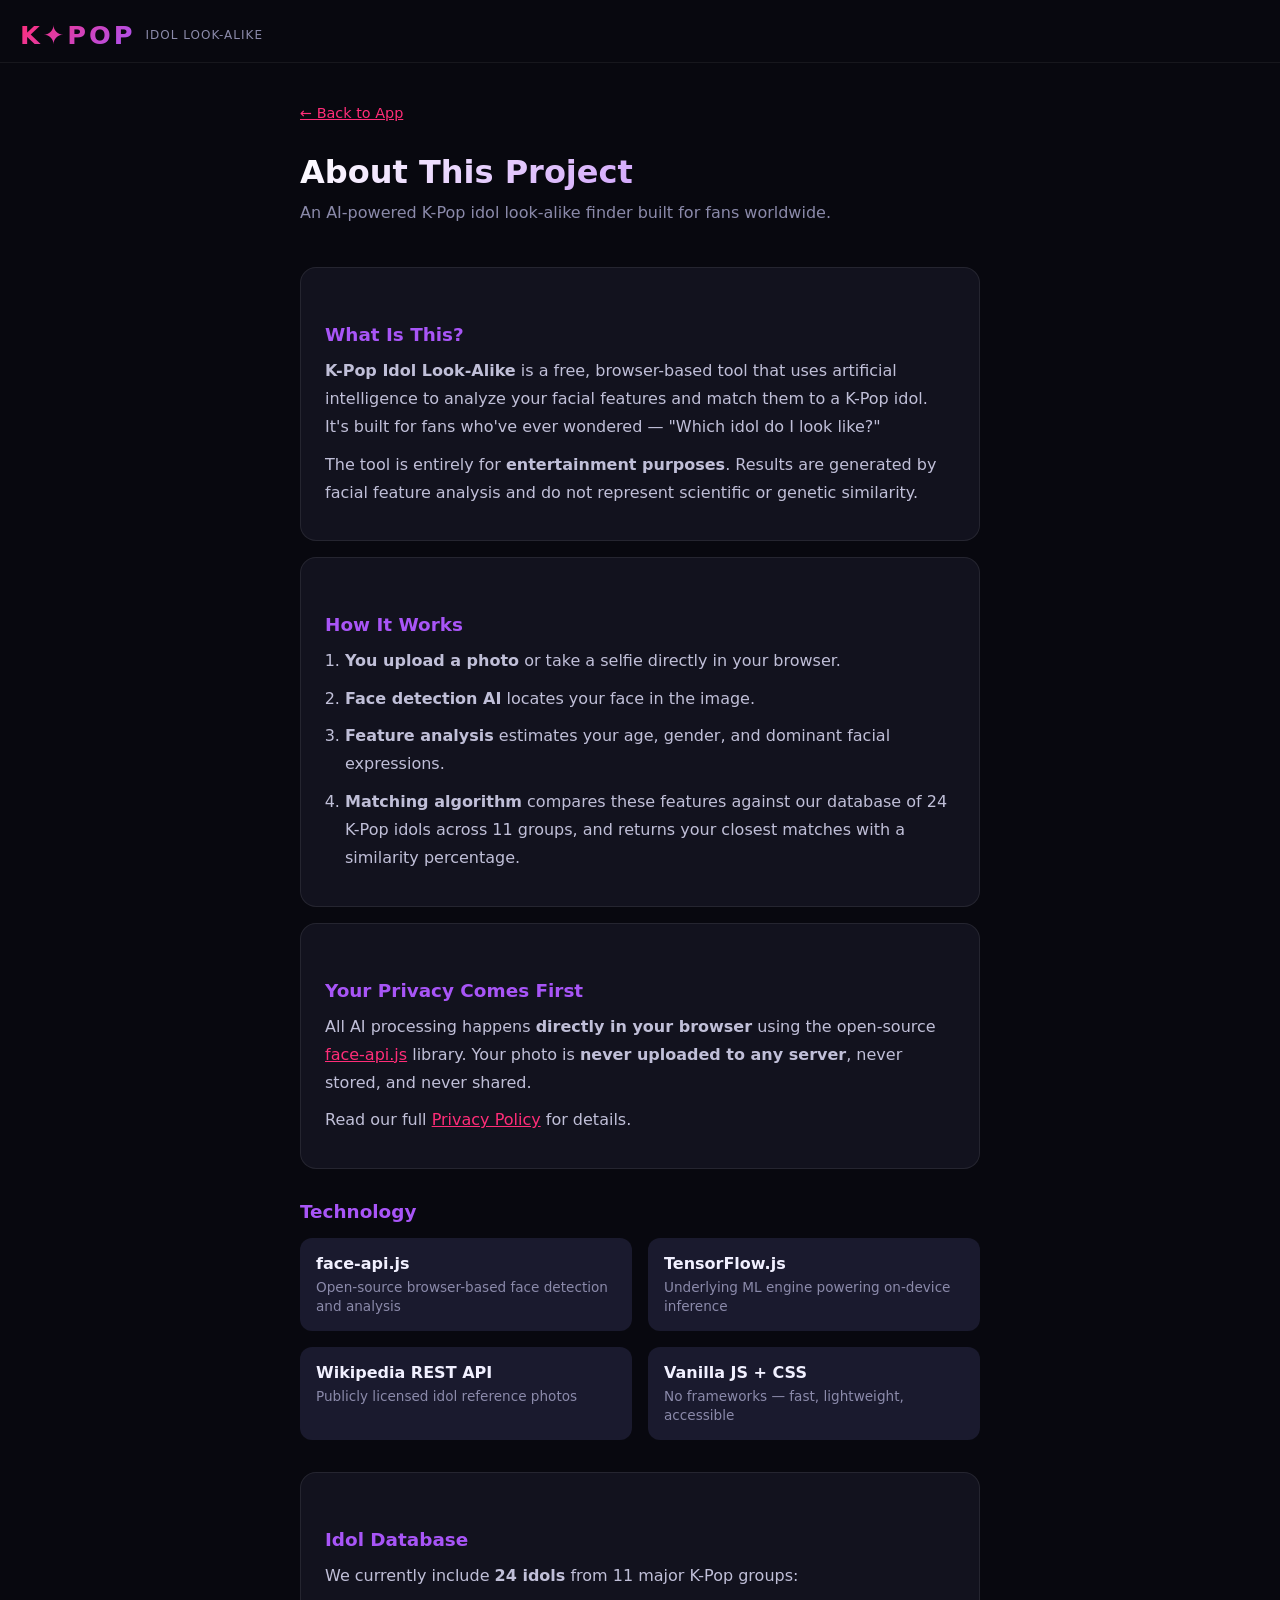
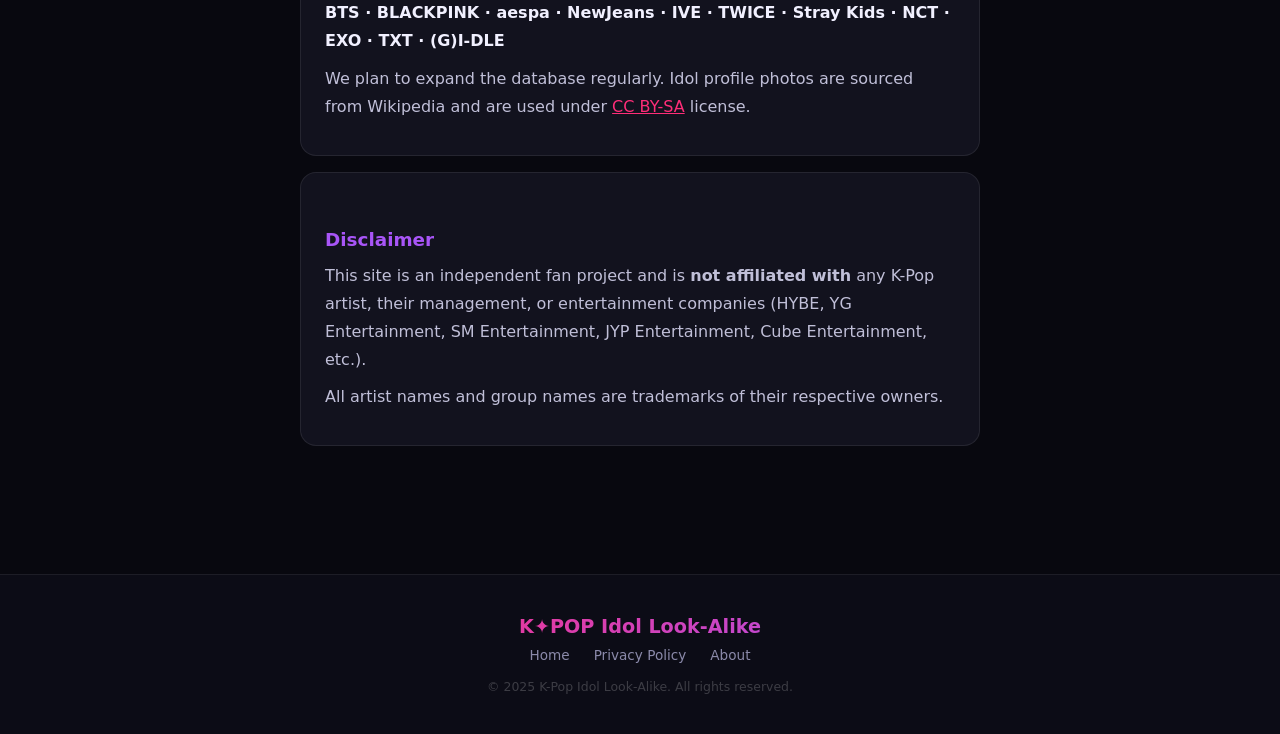
==== about.html @ 7c28d6ea "Optimize for AdSense approval + fix idol photo display Photo fix: - Change idol-real-photo from obje" ====
<!DOCTYPE html>
<html lang="en">
<head>
  <meta charset="UTF-8" />
  <meta name="viewport" content="width=device-width, initial-scale=1.0" />
  <meta name="google-adsense-account" content="ca-pub-7308865474685625">
  <meta name="description" content="About K-Pop Idol Look-Alike — AI-powered face matching for K-Pop fans worldwide.">
  <title>About — K-Pop Idol Look-Alike</title>
  <link rel="stylesheet" href="style.css" />
  <script async src="https://pagead2.googlesyndication.com/pagead/js/adsbygoogle.js?client=ca-pub-7308865474685625" crossorigin="anonymous"></script>
  <style>
    .about-page { max-width: 720px; margin: 0 auto; padding: 2rem 1.25rem 4rem; }
    .about-page h1 { font-size: 2rem; font-weight: 800; margin-bottom: 0.5rem;
      background: linear-gradient(135deg, #fff, #a855f7);
      -webkit-background-clip: text; -webkit-text-fill-color: transparent; }
    .about-page .tagline { color: var(--muted); font-size: 1rem; margin-bottom: 2.5rem; }
    .about-page h2 { font-size: 1.15rem; font-weight: 700; color: #a855f7;
      margin: 2rem 0 0.75rem; }
    .about-page p, .about-page li { color: #c0bfd8; line-height: 1.75; margin-bottom: 0.6rem; }
    .about-page ul { padding-left: 1.25rem; }
    .about-page a { color: #ff2d78; text-decoration: underline; }
    .about-card { background: #12121e; border: 1px solid rgba(255,255,255,0.08);
      border-radius: 16px; padding: 1.5rem; margin-bottom: 1rem; }
    .tech-grid { display: grid; grid-template-columns: 1fr 1fr; gap: 1rem; margin-top: 1rem; }
    .tech-item { background: #1a1a2e; border-radius: 12px; padding: 1rem; }
    .tech-item strong { display: block; color: #f1f0ff; margin-bottom: 0.25rem; }
    .tech-item span { font-size: 0.85rem; color: var(--muted); }
    .back-link { display: inline-flex; align-items: center; gap: 0.4rem;
      color: var(--muted); font-size: 0.9rem; margin-bottom: 2rem;
      text-decoration: none; transition: color 0.2s; }
    .back-link:hover { color: #a855f7; }
    @media (max-width: 480px) { .tech-grid { grid-template-columns: 1fr; } }
  </style>
</head>
<body>
  <header>
    <span class="logo">K✦POP</span>
    <span class="logo-sub">Idol Look-Alike</span>
  </header>

  <div class="about-page">
    <a href="index.html" class="back-link">← Back to App</a>

    <h1>About This Project</h1>
    <p class="tagline">An AI-powered K-Pop idol look-alike finder built for fans worldwide.</p>

    <div class="about-card">
      <h2>What Is This?</h2>
      <p><strong>K-Pop Idol Look-Alike</strong> is a free, browser-based tool that uses artificial intelligence to analyze your facial features and match them to a K-Pop idol. It's built for fans who've ever wondered — "Which idol do I look like?"</p>
      <p>The tool is entirely for <strong>entertainment purposes</strong>. Results are generated by facial feature analysis and do not represent scientific or genetic similarity.</p>
    </div>

    <div class="about-card">
      <h2>How It Works</h2>
      <ol style="padding-left:1.25rem; color:#c0bfd8; line-height:1.75;">
        <li><strong>You upload a photo</strong> or take a selfie directly in your browser.</li>
        <li><strong>Face detection AI</strong> locates your face in the image.</li>
        <li><strong>Feature analysis</strong> estimates your age, gender, and dominant facial expressions.</li>
        <li><strong>Matching algorithm</strong> compares these features against our database of 24 K-Pop idols across 11 groups, and returns your closest matches with a similarity percentage.</li>
      </ol>
    </div>

    <div class="about-card">
      <h2>Your Privacy Comes First</h2>
      <p>All AI processing happens <strong>directly in your browser</strong> using the open-source <a href="https://github.com/justadudewhohacks/face-api.js" target="_blank" rel="noopener">face-api.js</a> library. Your photo is <strong>never uploaded to any server</strong>, never stored, and never shared.</p>
      <p>Read our full <a href="privacy.html">Privacy Policy</a> for details.</p>
    </div>

    <h2>Technology</h2>
    <div class="tech-grid">
      <div class="tech-item">
        <strong>face-api.js</strong>
        <span>Open-source browser-based face detection and analysis</span>
      </div>
      <div class="tech-item">
        <strong>TensorFlow.js</strong>
        <span>Underlying ML engine powering on-device inference</span>
      </div>
      <div class="tech-item">
        <strong>Wikipedia REST API</strong>
        <span>Publicly licensed idol reference photos</span>
      </div>
      <div class="tech-item">
        <strong>Vanilla JS + CSS</strong>
        <span>No frameworks — fast, lightweight, accessible</span>
      </div>
    </div>

    <div class="about-card" style="margin-top:2rem;">
      <h2>Idol Database</h2>
      <p>We currently include <strong>24 idols</strong> from 11 major K-Pop groups:</p>
      <p style="color:#f1f0ff; font-weight:600;">
        BTS · BLACKPINK · aespa · NewJeans · IVE · TWICE · Stray Kids · NCT · EXO · TXT · (G)I-DLE
      </p>
      <p>We plan to expand the database regularly. Idol profile photos are sourced from Wikipedia and are used under <a href="https://creativecommons.org/licenses/by-sa/3.0/" target="_blank" rel="noopener">CC BY-SA</a> license.</p>
    </div>

    <div class="about-card">
      <h2>Disclaimer</h2>
      <p>This site is an independent fan project and is <strong>not affiliated with</strong> any K-Pop artist, their management, or entertainment companies (HYBE, YG Entertainment, SM Entertainment, JYP Entertainment, Cube Entertainment, etc.).</p>
      <p>All artist names and group names are trademarks of their respective owners.</p>
    </div>
  </div>

  <footer class="site-footer">
    <div class="footer-inner">
      <div class="footer-logo">K✦POP Idol Look-Alike</div>
      <nav class="footer-nav">
        <a href="index.html">Home</a>
        <a href="privacy.html">Privacy Policy</a>
        <a href="about.html">About</a>
      </nav>
      <p class="footer-copy">&copy; 2025 K-Pop Idol Look-Alike. All rights reserved.</p>
    </div>
  </footer>
</body>
</html>
---- style.css ----
/* ===== CSS VARIABLES ===== */
:root {
  --bg: #08080f;
  --surface: #12121e;
  --surface2: #1a1a2e;
  --pink: #ff2d78;
  --purple: #a855f7;
  --cyan: #22d3ee;
  --gold: #fbbf24;
  --muted: #8b8aaa;
  --text: #f0f0ff;
  --text-dim: #c0bfd8;
  --radius: 16px;
  --radius-sm: 10px;
  --transition: 0.3s ease;
}

/* ===== RESET & BASE ===== */
*, *::before, *::after {
  box-sizing: border-box;
  margin: 0;
  padding: 0;
}

html, body {
  height: 100%;
}

body {
  background: var(--bg);
  color: var(--text);
  font-family: 'Segoe UI', system-ui, -apple-system, sans-serif;
  min-height: 100vh;
  overflow-x: hidden;
}

/* ===== UTILITIES ===== */
.hidden { display: none !important; }
.gradient-text {
  background: linear-gradient(135deg, var(--pink), var(--purple));
  -webkit-background-clip: text;
  -webkit-text-fill-color: transparent;
  background-clip: text;
}

/* ===== LOADING SCREEN ===== */
#loading-screen {
  position: fixed;
  inset: 0;
  background: var(--bg);
  display: flex;
  align-items: center;
  justify-content: center;
  z-index: 1000;
  flex-direction: column;
}

.loading-inner {
  display: flex;
  flex-direction: column;
  align-items: center;
  gap: 12px;
  width: 280px;
}

.loading-star {
  font-size: 48px;
  color: var(--pink);
  animation: spin-star 2s linear infinite;
}

@keyframes spin-star {
  from { transform: rotate(0deg) scale(1); }
  50%  { transform: rotate(180deg) scale(1.2); }
  to   { transform: rotate(360deg) scale(1); }
}

.loading-title {
  font-size: 2rem;
  font-weight: 800;
  letter-spacing: 4px;
  background: linear-gradient(135deg, var(--pink), var(--purple), var(--cyan));
  -webkit-background-clip: text;
  -webkit-text-fill-color: transparent;
  background-clip: text;
}

.loading-subtitle {
  color: var(--muted);
  font-size: 0.9rem;
}

.progress-bar-track {
  width: 100%;
  height: 8px;
  background: var(--surface2);
  border-radius: 99px;
  overflow: hidden;
}

.progress-bar-fill {
  height: 100%;
  width: 0%;
  background: linear-gradient(90deg, var(--pink), var(--purple), var(--cyan));
  border-radius: 99px;
  transition: width 0.5s ease;
}

.loading-pct {
  color: var(--muted);
  font-size: 0.8rem;
  font-variant-numeric: tabular-nums;
}

/* ===== APP WRAPPER ===== */
#app {
  max-width: 480px;
  margin: 0 auto;
  min-height: 100vh;
  display: flex;
  flex-direction: column;
  padding-bottom: 40px;
}

/* ===== HEADER ===== */
header {
  display: flex;
  align-items: center;
  gap: 10px;
  padding: 20px 20px 12px;
  border-bottom: 1px solid rgba(255,255,255,0.06);
  margin-bottom: 8px;
}

.logo {
  font-size: 1.6rem;
  font-weight: 900;
  letter-spacing: 3px;
  background: linear-gradient(135deg, var(--pink), var(--purple));
  -webkit-background-clip: text;
  -webkit-text-fill-color: transparent;
  background-clip: text;
}

.logo-sub {
  font-size: 0.75rem;
  color: var(--muted);
  letter-spacing: 1px;
  text-transform: uppercase;
}

/* ===== SECTIONS ===== */
.section {
  padding: 16px 20px;
  animation: fadeIn 0.4s ease;
  flex: 1;
}

@keyframes fadeIn {
  from { opacity: 0; transform: translateY(12px); }
  to   { opacity: 1; transform: translateY(0); }
}

.section.hidden { display: none !important; }
.section.active { display: block; }

.section-title {
  font-size: 1.3rem;
  font-weight: 700;
  margin-bottom: 20px;
  text-align: center;
  background: linear-gradient(135deg, var(--pink), var(--purple));
  -webkit-background-clip: text;
  -webkit-text-fill-color: transparent;
  background-clip: text;
}

/* ===== HERO ===== */
.hero {
  text-align: center;
  margin-bottom: 28px;
  padding-top: 12px;
}

.hero h1 {
  font-size: 2.2rem;
  font-weight: 900;
  line-height: 1.2;
  margin-bottom: 12px;
}

.hero-sub {
  color: var(--text-dim);
  font-size: 0.95rem;
  line-height: 1.6;
  max-width: 320px;
  margin: 0 auto;
}

/* ===== UPLOAD ZONE ===== */
.upload-zone {
  border: 2px dashed rgba(168, 85, 247, 0.4);
  border-radius: var(--radius);
  background: var(--surface);
  padding: 40px 20px;
  text-align: center;
  cursor: pointer;
  transition: all var(--transition);
  margin-bottom: 20px;
  position: relative;
}

.upload-zone:hover,
.upload-zone.drag-over {
  border-color: var(--pink);
  background: rgba(255, 45, 120, 0.06);
  box-shadow: 0 0 24px rgba(255, 45, 120, 0.15);
  transform: translateY(-2px);
}

.upload-icon {
  font-size: 3rem;
  margin-bottom: 10px;
  display: block;
}

.upload-label {
  font-size: 1rem;
  font-weight: 600;
  color: var(--text);
  margin-bottom: 4px;
}

.upload-hint {
  font-size: 0.8rem;
  color: var(--muted);
}

/* ===== BUTTONS ===== */
.btn-group {
  display: flex;
  gap: 12px;
  justify-content: center;
  flex-wrap: wrap;
}

.btn {
  display: inline-flex;
  align-items: center;
  justify-content: center;
  gap: 8px;
  padding: 12px 24px;
  border-radius: 99px;
  font-size: 0.95rem;
  font-weight: 600;
  cursor: pointer;
  border: none;
  text-decoration: none;
  transition: all var(--transition);
  white-space: nowrap;
}

.btn.primary {
  background: linear-gradient(135deg, var(--pink), var(--purple));
  color: #fff;
  box-shadow: 0 4px 20px rgba(255, 45, 120, 0.35);
}

.btn.primary:hover {
  transform: translateY(-2px);
  box-shadow: 0 6px 28px rgba(255, 45, 120, 0.5);
}

.btn.secondary {
  background: var(--surface2);
  color: var(--text-dim);
  border: 1px solid rgba(255,255,255,0.1);
}

.btn.secondary:hover {
  background: var(--surface);
  color: var(--text);
  border-color: var(--purple);
}

.btn.ghost {
  background: transparent;
  color: var(--muted);
  border: 1px solid rgba(255,255,255,0.15);
}

.btn.ghost:hover {
  color: var(--text);
  border-color: var(--muted);
}

.btn.capture {
  width: 72px;
  height: 72px;
  border-radius: 50%;
  background: linear-gradient(135deg, var(--pink), var(--purple));
  color: #fff;
  font-size: 1.8rem;
  box-shadow: 0 0 24px rgba(255, 45, 120, 0.5);
  padding: 0;
  border: 3px solid rgba(255,255,255,0.3);
}

.btn.capture:hover {
  transform: scale(1.08);
  box-shadow: 0 0 36px rgba(255, 45, 120, 0.7);
}

.btn.capture:active {
  transform: scale(0.95);
}

/* ===== CAMERA SECTION ===== */
#section-camera {
  display: flex;
  flex-direction: column;
  align-items: center;
  gap: 20px;
  padding-top: 20px;
}

.camera-container {
  position: relative;
  width: 100%;
  max-width: 400px;
  aspect-ratio: 3/4;
  border-radius: var(--radius);
  overflow: hidden;
  background: #000;
  box-shadow: 0 0 32px rgba(255, 45, 120, 0.2);
}

#camera-video {
  width: 100%;
  height: 100%;
  object-fit: cover;
  transform: scaleX(-1);
  display: block;
}

.face-guide-ring {
  position: absolute;
  top: 50%;
  left: 50%;
  transform: translate(-50%, -52%);
  width: 55%;
  aspect-ratio: 3/4;
  border: 3px solid rgba(255, 45, 120, 0.7);
  border-radius: 50%;
  box-shadow:
    0 0 0 2000px rgba(0,0,0,0.35),
    inset 0 0 20px rgba(255, 45, 120, 0.1);
  pointer-events: none;
  animation: ring-pulse 2s ease-in-out infinite;
}

@keyframes ring-pulse {
  0%, 100% { border-color: rgba(255, 45, 120, 0.6); box-shadow: 0 0 0 2000px rgba(0,0,0,0.35), 0 0 16px rgba(255, 45, 120, 0.2); }
  50%       { border-color: rgba(168, 85, 247, 0.9); box-shadow: 0 0 0 2000px rgba(0,0,0,0.35), 0 0 28px rgba(168, 85, 247, 0.4); }
}

.camera-btns {
  width: 100%;
  max-width: 400px;
  justify-content: space-between;
  align-items: center;
}

.camera-hint {
  color: var(--muted);
  font-size: 0.82rem;
  text-align: center;
}

/* ===== ANALYSIS SECTION ===== */
.photo-preview-wrap {
  position: relative;
  width: 200px;
  height: 200px;
  margin: 0 auto 24px;
  border-radius: var(--radius);
  overflow: hidden;
  box-shadow: 0 0 24px rgba(255, 45, 120, 0.2);
}

.photo-preview-wrap img {
  width: 100%;
  height: 100%;
  object-fit: cover;
  display: block;
}

#face-canvas {
  position: absolute;
  inset: 0;
  width: 100%;
  height: 100%;
  pointer-events: none;
}

.steps {
  display: flex;
  flex-direction: column;
  gap: 12px;
  margin-bottom: 20px;
}

.step {
  display: flex;
  align-items: center;
  gap: 14px;
  padding: 14px 16px;
  background: var(--surface);
  border-radius: var(--radius-sm);
  border: 2px solid transparent;
  transition: all var(--transition);
}

.step.active {
  border-color: var(--pink);
  background: rgba(255, 45, 120, 0.07);
  box-shadow: 0 0 16px rgba(255, 45, 120, 0.12);
}

.step.done {
  border-color: var(--cyan);
  background: rgba(34, 211, 238, 0.05);
}

.step-icon {
  font-size: 1.4rem;
  width: 36px;
  text-align: center;
  flex-shrink: 0;
}

.step.active .step-icon {
  animation: pulse-icon 1s ease-in-out infinite;
}

@keyframes pulse-icon {
  0%, 100% { transform: scale(1); }
  50%       { transform: scale(1.2); }
}

.step-info {
  flex: 1;
  display: flex;
  flex-direction: column;
  gap: 2px;
}

.step-label {
  font-weight: 600;
  font-size: 0.95rem;
}

.step-desc {
  font-size: 0.78rem;
  color: var(--muted);
}

.step-status {
  font-size: 1.1rem;
  width: 24px;
  text-align: center;
}

.step.active .step-status::after {
  content: '';
  display: inline-block;
  width: 14px;
  height: 14px;
  border: 2px solid var(--pink);
  border-top-color: transparent;
  border-radius: 50%;
  animation: spin 0.8s linear infinite;
  vertical-align: middle;
}

@keyframes spin {
  to { transform: rotate(360deg); }
}

.step.done .step-status::after {
  content: '✓';
  color: var(--cyan);
  font-weight: 700;
}

/* ===== ERROR MESSAGE ===== */
.error-msg {
  background: rgba(255, 45, 120, 0.1);
  border: 1px solid rgba(255, 45, 120, 0.3);
  border-radius: var(--radius-sm);
  padding: 16px;
  text-align: center;
  color: var(--text-dim);
  margin-top: 16px;
}

.error-msg p {
  margin-bottom: 12px;
  font-size: 0.9rem;
}

/* ===== RESULTS SECTION ===== */
.top-match-card {
  background: var(--surface);
  border-radius: var(--radius);
  overflow: hidden;
  margin-bottom: 24px;
  border: 1px solid rgba(255,255,255,0.08);
  box-shadow: 0 8px 32px rgba(0,0,0,0.4);
  animation: fadeIn 0.5s ease;
}

.match-avatar-area {
  width: 100%;
  height: 260px;
  display: flex;
  align-items: center;
  justify-content: center;
  position: relative;
  overflow: hidden;
}

.idol-real-photo {
  position: relative;
  width: 100%;
  height: 100%;
  object-fit: contain;
  object-position: center center;
  animation: fadeIn 0.4s ease;
  z-index: 1;
}

.match-emoji {
  font-size: 80px;
  line-height: 1;
  filter: drop-shadow(0 4px 12px rgba(0,0,0,0.4));
  z-index: 1;
  position: relative;
}

.match-avatar-area::after {
  content: '';
  position: absolute;
  inset: 0;
  background: linear-gradient(to bottom, transparent 50%, var(--surface) 100%);
}

.match-body {
  padding: 16px 20px 20px;
}

.match-group-badge {
  display: inline-block;
  padding: 3px 10px;
  border-radius: 99px;
  font-size: 0.72rem;
  font-weight: 700;
  letter-spacing: 1px;
  text-transform: uppercase;
  margin-bottom: 6px;
  background: var(--surface2);
  border: 1px solid rgba(255,255,255,0.1);
}

.match-name {
  font-size: 1.8rem;
  font-weight: 900;
  line-height: 1.1;
  margin-bottom: 2px;
}

.match-name-kr {
  font-size: 0.9rem;
  color: var(--muted);
  margin-bottom: 14px;
}

.match-pct-row {
  display: flex;
  align-items: center;
  justify-content: space-between;
  margin-bottom: 8px;
}

.match-pct-label {
  font-size: 0.82rem;
  color: var(--muted);
}

.match-pct-value {
  font-size: 1.5rem;
  font-weight: 900;
  background: linear-gradient(135deg, var(--pink), var(--purple));
  -webkit-background-clip: text;
  -webkit-text-fill-color: transparent;
  background-clip: text;
}

.match-bar-track {
  width: 100%;
  height: 8px;
  background: var(--surface2);
  border-radius: 99px;
  overflow: hidden;
  margin-bottom: 14px;
}

.match-bar-fill {
  height: 100%;
  width: 0%;
  background: linear-gradient(90deg, var(--pink), var(--purple));
  border-radius: 99px;
  transition: width 1.2s cubic-bezier(0.16, 1, 0.3, 1);
}

.match-desc {
  font-size: 0.85rem;
  color: var(--text-dim);
  line-height: 1.6;
  margin-bottom: 14px;
}

.trait-tags {
  display: flex;
  flex-wrap: wrap;
  gap: 6px;
}

.trait-tag {
  background: var(--surface2);
  border: 1px solid rgba(255,255,255,0.1);
  border-radius: 99px;
  padding: 4px 12px;
  font-size: 0.75rem;
  color: var(--text-dim);
}

/* ===== RUNNER-UP GRID ===== */
.runner-up-title {
  font-size: 0.9rem;
  font-weight: 700;
  text-transform: uppercase;
  letter-spacing: 2px;
  color: var(--muted);
  margin-bottom: 14px;
  text-align: center;
}

.runner-up-grid {
  display: grid;
  grid-template-columns: repeat(3, 1fr);
  gap: 12px;
  margin-bottom: 24px;
}

.runner-up-card {
  background: var(--surface);
  border-radius: var(--radius-sm);
  overflow: hidden;
  border: 1px solid rgba(255,255,255,0.07);
  transition: transform var(--transition);
  animation: fadeIn 0.5s ease;
  animation-fill-mode: both;
}

.runner-up-card:hover {
  transform: translateY(-3px);
  border-color: rgba(168, 85, 247, 0.4);
}

.ru-avatar {
  width: 100%;
  aspect-ratio: 3 / 4;
  display: flex;
  align-items: center;
  justify-content: center;
  font-size: 2.5rem;
  position: relative;
  overflow: hidden;
}

.ru-avatar::after {
  content: '';
  position: absolute;
  inset: 0;
  background: linear-gradient(to bottom, transparent 40%, rgba(0,0,0,0.6) 100%);
}

.ru-body {
  padding: 8px 10px 10px;
}

.ru-name {
  font-size: 0.85rem;
  font-weight: 700;
  margin-bottom: 1px;
  white-space: nowrap;
  overflow: hidden;
  text-overflow: ellipsis;
}

.ru-group {
  font-size: 0.68rem;
  color: var(--muted);
  margin-bottom: 6px;
  white-space: nowrap;
  overflow: hidden;
  text-overflow: ellipsis;
}

.ru-pct {
  font-size: 0.8rem;
  font-weight: 700;
  color: var(--pink);
  margin-bottom: 4px;
}

.ru-bar-track {
  width: 100%;
  height: 4px;
  background: var(--surface2);
  border-radius: 99px;
  overflow: hidden;
}

.ru-bar-fill {
  height: 100%;
  width: 0%;
  background: linear-gradient(90deg, var(--pink), var(--purple));
  border-radius: 99px;
  transition: width 1.2s cubic-bezier(0.16, 1, 0.3, 1);
}

/* ===== RESULT ACTIONS ===== */
.result-actions {
  display: flex;
  gap: 12px;
  justify-content: center;
  flex-wrap: wrap;
}

/* ===== MOBILE ===== */
@media (max-width: 480px) {
  #app {
    padding-bottom: 32px;
  }

  .hero h1 {
    font-size: 1.8rem;
  }

  .section {
    padding: 12px 16px;
  }

  .camera-container {
    border-radius: 12px;
  }

  .runner-up-grid {
    gap: 8px;
  }

  .ru-avatar {
    font-size: 2rem;
  }
}

/* ===================================================================
   FOOTER
   =================================================================== */
.site-footer {
  margin-top: 3rem;
  border-top: 1px solid rgba(255,255,255,0.07);
  background: #0c0c16;
  padding: 2.5rem 1.25rem;
}

.footer-inner {
  max-width: 720px;
  margin: 0 auto;
  text-align: center;
}

.footer-logo {
  font-size: 1.2rem;
  font-weight: 800;
  background: linear-gradient(135deg, var(--pink), var(--purple));
  -webkit-background-clip: text;
  -webkit-text-fill-color: transparent;
  margin-bottom: 0.6rem;
}

.footer-desc {
  color: var(--muted);
  font-size: 0.85rem;
  line-height: 1.6;
  margin-bottom: 1rem;
}

.footer-nav {
  display: flex;
  justify-content: center;
  gap: 1.5rem;
  flex-wrap: wrap;
  margin-bottom: 1rem;
}

.footer-nav a {
  color: var(--muted);
  text-decoration: none;
  font-size: 0.85rem;
  transition: color 0.2s;
}

.footer-nav a:hover { color: var(--pink); }

.footer-copy {
  color: rgba(255,255,255,0.2);
  font-size: 0.78rem;
}

/* ===================================================================
   HOW IT WORKS (Home page)
   =================================================================== */
.how-it-works {
  margin-top: 3rem;
  padding-top: 2rem;
  border-top: 1px solid rgba(255,255,255,0.07);
}

.hiw-title {
  font-size: 1.2rem;
  font-weight: 700;
  margin-bottom: 1.25rem;
  text-align: center;
  color: #f1f0ff;
}

.hiw-steps {
  display: grid;
  grid-template-columns: repeat(3, 1fr);
  gap: 1rem;
  margin-bottom: 1rem;
}

.hiw-step {
  background: #12121e;
  border: 1px solid rgba(255,255,255,0.07);
  border-radius: 14px;
  padding: 1.1rem 0.75rem;
  text-align: center;
}

.hiw-icon {
  font-size: 1.8rem;
  margin-bottom: 0.5rem;
}

.hiw-step h3 {
  font-size: 0.9rem;
  font-weight: 700;
  color: #f1f0ff;
  margin-bottom: 0.4rem;
}

.hiw-step p {
  font-size: 0.8rem;
  color: var(--muted);
  line-height: 1.5;
}

.hiw-note {
  text-align: center;
  font-size: 0.8rem;
  color: var(--muted);
  padding: 0.75rem 1rem;
  background: rgba(168,85,247,0.06);
  border: 1px solid rgba(168,85,247,0.15);
  border-radius: 10px;
}

/* ===================================================================
   IDOL GROUPS SECTION (Home page)
   =================================================================== */
.idol-groups-section {
  margin-top: 2rem;
  padding-top: 2rem;
  border-top: 1px solid rgba(255,255,255,0.07);
}

.group-badges {
  display: flex;
  flex-wrap: wrap;
  gap: 0.5rem;
  justify-content: center;
}

.group-badge {
  padding: 0.35rem 0.85rem;
  border-radius: 99px;
  font-size: 0.82rem;
  font-weight: 600;
  background: rgba(255,45,120,0.08);
  border: 1px solid rgba(255,45,120,0.2);
  color: #ff2d78;
}

/* ===================================================================
   RESULT DISCLAIMER
   =================================================================== */
.result-disclaimer {
  margin-top: 1.5rem;
  font-size: 0.78rem;
  color: rgba(255,255,255,0.3);
  text-align: center;
  line-height: 1.6;
}

.result-disclaimer a {
  color: rgba(168,85,247,0.6);
  text-decoration: underline;
}
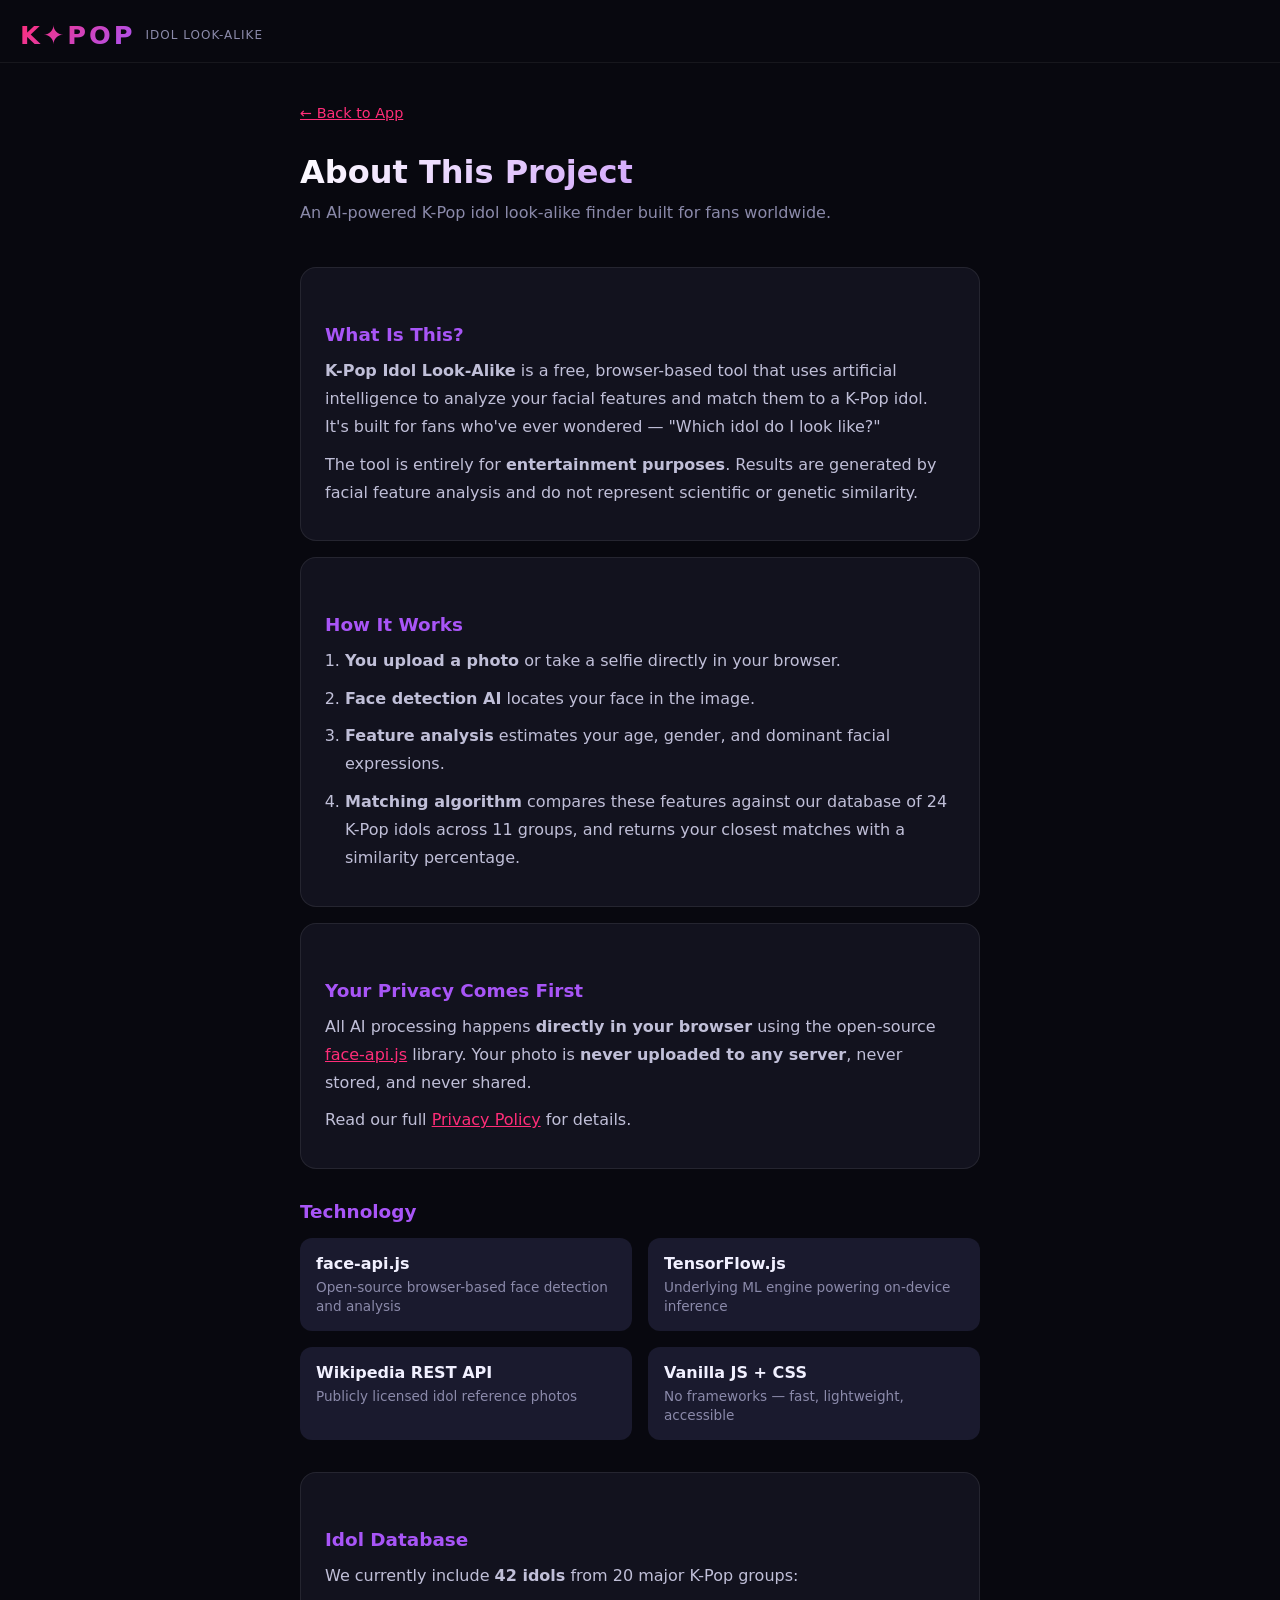
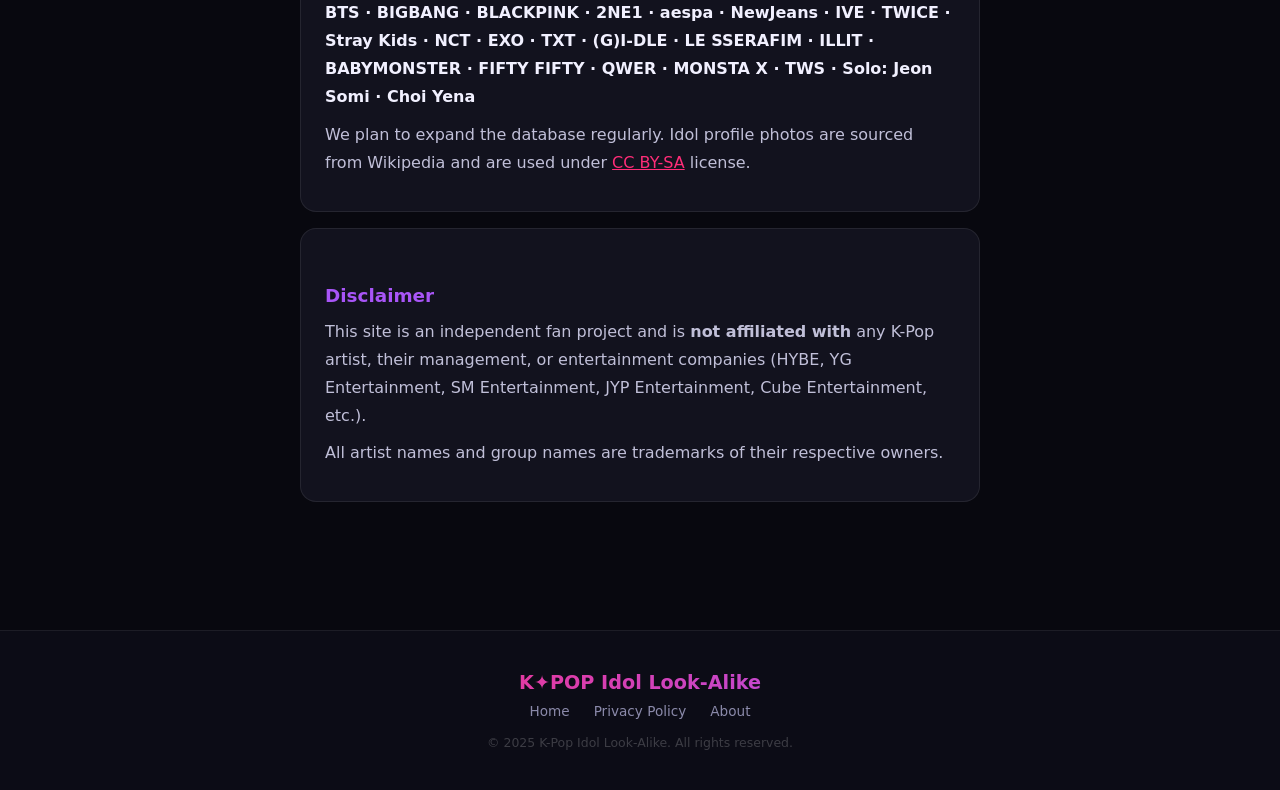
==== commit dd773949: "Add 18 new idols, visitor counter, update group listings New idols (18 added, total ~42): Female: Je" ====
--- a/about.html
+++ b/about.html
@@ -88,9 +88,9 @@
 
     <div class="about-card" style="margin-top:2rem;">
       <h2>Idol Database</h2>
-      <p>We currently include <strong>24 idols</strong> from 11 major K-Pop groups:</p>
+      <p>We currently include <strong>42 idols</strong> from 20 major K-Pop groups:</p>
       <p style="color:#f1f0ff; font-weight:600;">
-        BTS · BLACKPINK · aespa · NewJeans · IVE · TWICE · Stray Kids · NCT · EXO · TXT · (G)I-DLE
+        BTS · BIGBANG · BLACKPINK · 2NE1 · aespa · NewJeans · IVE · TWICE · Stray Kids · NCT · EXO · TXT · (G)I-DLE · LE SSERAFIM · ILLIT · BABYMONSTER · FIFTY FIFTY · QWER · MONSTA X · TWS · Solo: Jeon Somi · Choi Yena
       </p>
       <p>We plan to expand the database regularly. Idol profile photos are sourced from Wikipedia and are used under <a href="https://creativecommons.org/licenses/by-sa/3.0/" target="_blank" rel="noopener">CC BY-SA</a> license.</p>
     </div>
--- a/style.css
+++ b/style.css
@@ -830,6 +830,34 @@
   font-size: 0.78rem;
 }
 
+.visitor-badge {
+  display: inline-flex;
+  align-items: center;
+  gap: 0.5rem;
+  background: rgba(255,45,120,0.08);
+  border: 1px solid rgba(255,45,120,0.2);
+  border-radius: 99px;
+  padding: 0.4rem 1rem;
+  margin: 0.75rem auto 1rem;
+}
+
+.visitor-badge.hidden { display: none; }
+
+.visitor-icon { font-size: 1rem; }
+
+.visitor-label {
+  font-size: 0.8rem;
+  color: var(--muted);
+}
+
+.visitor-count {
+  font-size: 0.95rem;
+  font-weight: 700;
+  background: linear-gradient(135deg, var(--pink), var(--purple));
+  -webkit-background-clip: text;
+  -webkit-text-fill-color: transparent;
+}
+
 /* ===================================================================
    HOW IT WORKS (Home page)
    =================================================================== */
